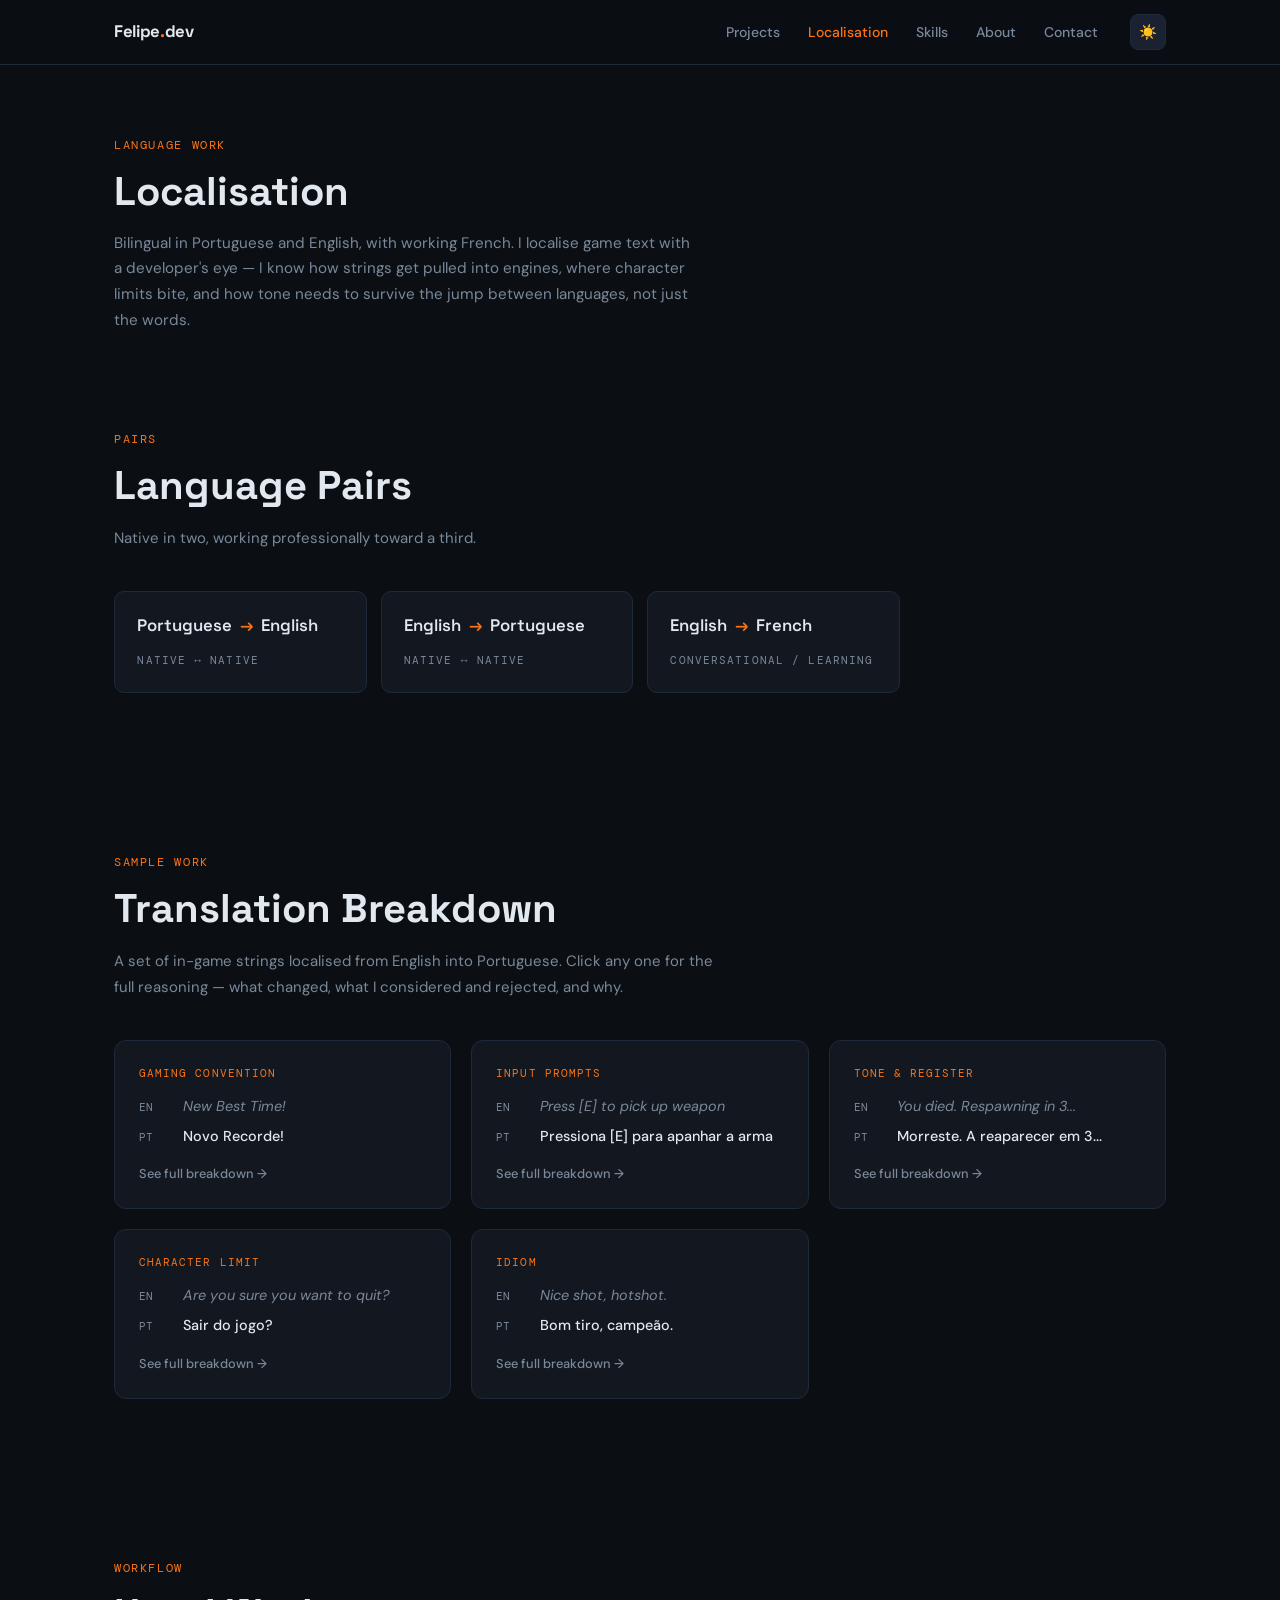
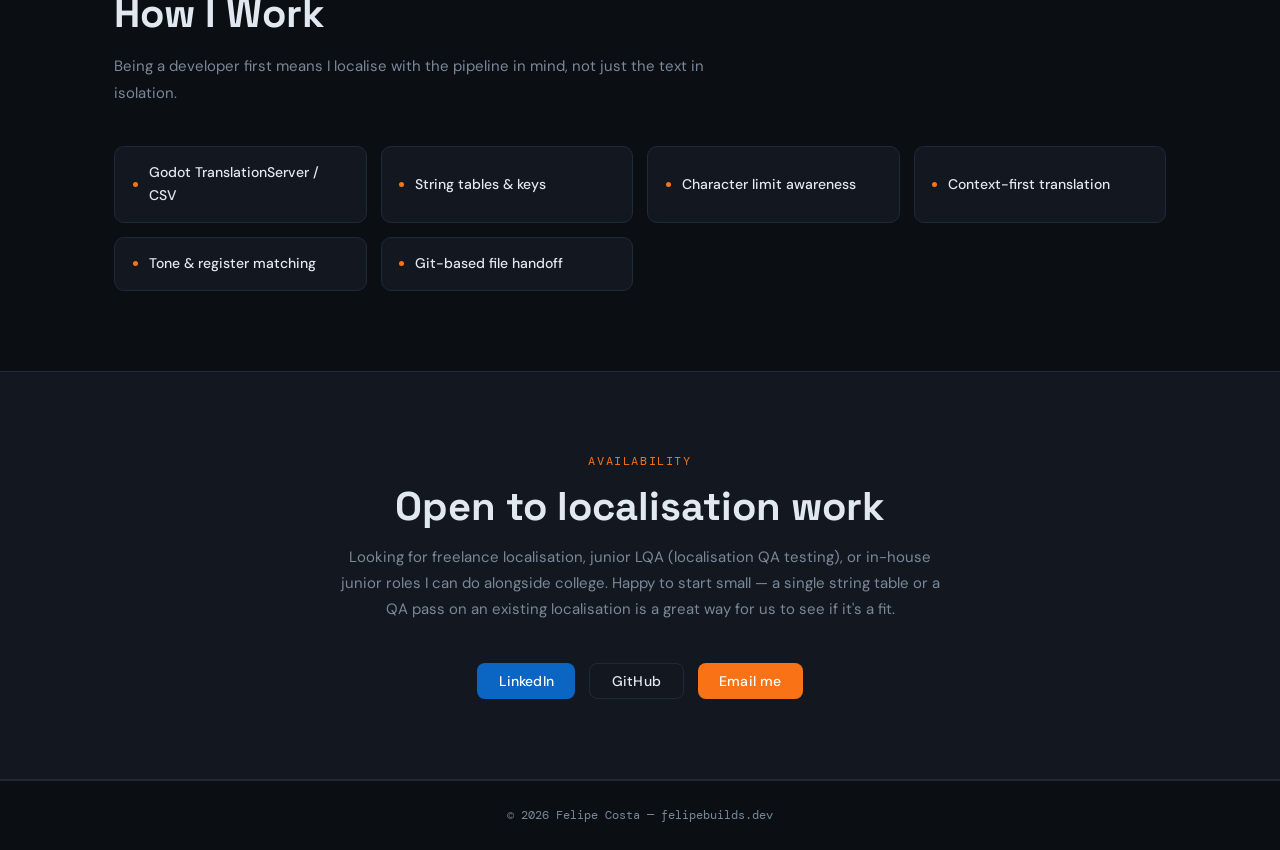
==== localisation.html @ 11d9a6d5 "Add localisation.html with page structure and styles This file contains the HTML structure and styli" ====
<!DOCTYPE html>
<html lang="en" data-theme="dark">
<head>
  <meta charset="UTF-8" />
  <meta name="viewport" content="width=device-width, initial-scale=1.0" />
  <title>Localisation — Felipe Costa</title>
  <link rel="preconnect" href="https://fonts.googleapis.com" />
  <link rel="preconnect" href="https://fonts.gstatic.com" crossorigin />
  <link href="https://fonts.googleapis.com/css2?family=Space+Grotesk:wght@400;500;600;700&family=DM+Sans:ital,opsz,wght@0,9..40,300;0,9..40,400;0,9..40,500;1,9..40,300&family=DM+Mono:wght@400;500&display=swap" rel="stylesheet" />
  <style>

    /* DESIGN TOKENS — identical to index.html / projects.html */
    :root {
      --bg:        #0B0F14;
      --surface:   #131820;
      --surface-2: #1A2130;
      --border:    #1E2A3A;
      --text:      #E2E8F0;
      --text-2:    #7A8899;
      --accent:    #F97316;
      --nav-bg:    rgba(11, 15, 20, 0.85);
    }

    [data-theme="light"] {
      --bg:        #F8F9FB;
      --surface:   #FFFFFF;
      --surface-2: #EEF1F5;
      --border:    #DDE2EA;
      --text:      #0B0F14;
      --text-2:    #5A6676;
      --accent:    #EA6C10;
      --nav-bg:    rgba(248, 249, 251, 0.85);
    }


    /* RESET & BASE */
    *, *::before, *::after { box-sizing: border-box; margin: 0; padding: 0; }

    html { scroll-behavior: smooth; }

    body {
      background-color: var(--bg);
      color: var(--text);
      font-family: 'DM Sans', system-ui, sans-serif;
      font-size: 1rem;
      line-height: 1.65;
      transition: background-color 0.3s, color 0.3s;
      -webkit-font-smoothing: antialiased;
    }

    a { color: inherit; text-decoration: none; }

    .container {
      max-width: 1100px;
      margin: 0 auto;
      padding: 0 1.5rem;
    }

    .section { padding: 5rem 0; }

    .section-label {
      font-family: 'DM Mono', monospace;
      font-size: 0.72rem;
      letter-spacing: 0.14em;
      text-transform: uppercase;
      color: var(--accent);
      margin-bottom: 0.85rem;
      display: block;
    }

    .section-title {
      font-family: 'Space Grotesk', sans-serif;
      font-size: clamp(1.75rem, 4vw, 2.5rem);
      font-weight: 700;
      color: var(--text);
      line-height: 1.15;
      margin-bottom: 1rem;
    }

    .section-sub {
      color: var(--text-2);
      font-size: 0.935rem;
      max-width: 620px;
      line-height: 1.75;
      margin-bottom: 2.5rem;
    }


    /* NAV — identical markup/behaviour to index.html and projects.html */
    nav {
      position: fixed;
      top: 0; left: 0; right: 0;
      z-index: 100;
      background: var(--nav-bg);
      backdrop-filter: blur(14px);
      -webkit-backdrop-filter: blur(14px);
      border-bottom: 1px solid var(--border);
      transition: background 0.3s;
    }

    .nav-inner {
      display: flex;
      align-items: center;
      justify-content: space-between;
      height: 64px;
      gap: 0.75rem;
    }

    .nav-logo {
      font-family: 'Space Grotesk', sans-serif;
      font-weight: 700;
      font-size: 1.05rem;
      color: var(--text);
      letter-spacing: -0.02em;
      flex-shrink: 0;
    }

    .nav-logo span { color: var(--accent); }

    .nav-right {
      display: flex;
      align-items: center;
      gap: 2rem;
      min-width: 0;
    }

    .nav-links {
      display: flex;
      align-items: center;
      gap: 1.75rem;
      list-style: none;
      overflow-x: auto;
      scrollbar-width: none;
      -ms-overflow-style: none;
    }

    .nav-links::-webkit-scrollbar { display: none; }

    .nav-links a {
      font-size: 0.875rem;
      font-weight: 500;
      color: var(--text-2);
      transition: color 0.2s;
      white-space: nowrap;
    }

    .nav-links a:hover { color: var(--text); }

    .nav-links a.active { color: var(--accent); }

    .theme-toggle {
      background: var(--surface-2);
      border: 1px solid var(--border);
      color: var(--text-2);
      width: 36px;
      height: 36px;
      border-radius: 8px;
      cursor: pointer;
      display: flex;
      align-items: center;
      justify-content: center;
      font-size: 0.9rem;
      transition: background 0.2s, border-color 0.2s;
      flex-shrink: 0;
    }

    .theme-toggle:hover {
      background: var(--surface);
      border-color: var(--accent);
    }


    /* PAGE HEADER */
    .page-header { padding: 8.5rem 0 1rem; }

    .page-sub {
      color: var(--text-2);
      font-size: 0.95rem;
      max-width: 580px;
      line-height: 1.7;
    }


    /* BUTTONS (shared) */
    .btn {
      display: inline-flex;
      align-items: center;
      gap: 0.4rem;
      font-family: 'DM Sans', sans-serif;
      font-size: 0.875rem;
      font-weight: 500;
      padding: 0.65rem 1.35rem;
      border-radius: 8px;
      transition: all 0.2s;
      cursor: pointer;
      border: none;
      line-height: 1;
      letter-spacing: 0.01em;
    }

    .btn-primary {
      background: var(--accent);
      color: #fff;
    }

    .btn-primary:hover {
      background: #EA6C10;
      transform: translateY(-2px);
      box-shadow: 0 6px 24px rgba(249, 115, 22, 0.28);
    }

    .btn-linkedin {
      background: #0A66C2;
      color: #fff;
    }

    .btn-linkedin:hover {
      background: #0958a8;
      transform: translateY(-2px);
      box-shadow: 0 6px 24px rgba(10, 102, 194, 0.35);
    }

    .btn-github {
      background: transparent;
      color: var(--text);
      border: 1px solid var(--border);
    }

    .btn-github:hover {
      transform: translateY(-2px);
      border-color: var(--text);
      box-shadow: 0 0 16px rgba(226, 232, 240, 0.15);
    }

    [data-theme="light"] .btn-github:hover {
      border-color: #0B0F14;
      box-shadow: 0 0 16px rgba(11, 15, 20, 0.12);
    }

    .btn-outline {
      background: transparent;
      color: var(--text);
      border: 1px solid var(--border);
    }

    .btn-outline:hover {
      border-color: var(--accent);
      color: var(--accent);
      transform: translateY(-2px);
    }


    /* LANGUAGE PAIRS */
    .lang-grid {
      display: grid;
      grid-template-columns: repeat(auto-fill, minmax(230px, 1fr));
      gap: 0.875rem;
    }

    .lang-card {
      background: var(--surface);
      border: 1px solid var(--border);
      border-radius: 10px;
      padding: 1.25rem 1.4rem;
      transition: border-color 0.2s;
    }

    .lang-card:hover { border-color: var(--accent); }

    .lang-pair {
      font-family: 'Space Grotesk', sans-serif;
      font-weight: 600;
      font-size: 1.05rem;
      margin-bottom: 0.4rem;
      display: flex;
      align-items: center;
      gap: 0.5rem;
    }

    .lang-pair .arrow { color: var(--accent); }

    .lang-level {
      font-family: 'DM Mono', monospace;
      font-size: 0.7rem;
      text-transform: uppercase;
      letter-spacing: 0.1em;
      color: var(--text-2);
    }


    /* TRANSLATION CARDS (clickable, project-card pattern) */
    .translation-grid {
      display: grid;
      grid-template-columns: repeat(auto-fill, minmax(280px, 1fr));
      gap: 1.25rem;
    }

    .translation-card {
      background: var(--surface);
      border: 1px solid var(--border);
      border-radius: 12px;
      padding: 1.5rem;
      position: relative;
      transition: transform 0.2s, box-shadow 0.2s;
      overflow: hidden;
      cursor: pointer;
      text-align: left;
      width: 100%;
      display: block;
      font: inherit;
      color: inherit;
    }

    .translation-card::before {
      content: '';
      position: absolute;
      left: 0;
      top: 50%;
      bottom: 50%;
      width: 3px;
      background: var(--accent);
      border-radius: 0 2px 2px 0;
      transition: top 0.3s ease, bottom 0.3s ease;
    }

    .translation-card:hover::before,
    .translation-card:focus-visible::before { top: 0; bottom: 0; }

    .translation-card:hover,
    .translation-card:focus-visible {
      transform: translateY(-4px);
      box-shadow: 0 16px 48px rgba(0, 0, 0, 0.35);
    }

    .translation-card:focus-visible {
      outline: 2px solid var(--accent);
      outline-offset: 3px;
    }

    .translation-category {
      font-family: 'DM Mono', monospace;
      font-size: 0.66rem;
      text-transform: uppercase;
      letter-spacing: 0.1em;
      color: var(--accent);
      margin-bottom: 0.85rem;
      display: block;
    }

    .translation-pair-row {
      display: flex;
      flex-direction: column;
      gap: 0.5rem;
      margin-bottom: 1rem;
    }

    .translation-line {
      display: grid;
      grid-template-columns: 34px 1fr;
      gap: 0.6rem;
      align-items: baseline;
    }

    .translation-tag {
      font-family: 'DM Mono', monospace;
      font-size: 0.68rem;
      color: var(--text-2);
      text-transform: uppercase;
    }

    .translation-text {
      font-size: 0.9rem;
      color: var(--text-2);
      font-style: italic;
      line-height: 1.5;
    }

    .translation-text.target {
      color: var(--text);
      font-style: normal;
      font-weight: 500;
    }

    .translation-card-footer {
      font-size: 0.8rem;
      font-weight: 500;
      color: var(--text-2);
      display: flex;
      align-items: center;
      gap: 0.35rem;
      transition: color 0.2s;
    }

    .translation-card:hover .translation-card-footer,
    .translation-card:focus-visible .translation-card-footer { color: var(--accent); }


    /* MODAL — same pattern as projects.html */
    .modal-backdrop {
      position: fixed;
      inset: 0;
      background: rgba(0, 0, 0, 0.6);
      backdrop-filter: blur(4px);
      -webkit-backdrop-filter: blur(4px);
      display: none;
      align-items: center;
      justify-content: center;
      z-index: 200;
      padding: 1.5rem;
      opacity: 0;
      transition: opacity 0.2s;
    }

    .modal-backdrop.open {
      display: flex;
      opacity: 1;
    }

    .modal {
      background: var(--surface);
      border: 1px solid var(--border);
      border-radius: 14px;
      max-width: 720px;
      width: 100%;
      max-height: 88vh;
      overflow-y: auto;
      padding: 2.25rem;
      position: relative;
      transform: translateY(12px);
      transition: transform 0.2s;
    }

    .modal-backdrop.open .modal { transform: translateY(0); }

    .modal-close {
      position: absolute;
      top: 1.25rem;
      right: 1.25rem;
      background: var(--surface-2);
      border: 1px solid var(--border);
      color: var(--text-2);
      width: 34px;
      height: 34px;
      border-radius: 8px;
      cursor: pointer;
      font-size: 1rem;
      display: flex;
      align-items: center;
      justify-content: center;
      transition: border-color 0.2s, color 0.2s;
    }

    .modal-close:hover {
      border-color: var(--accent);
      color: var(--accent);
    }

    .modal-category {
      font-family: 'DM Mono', monospace;
      font-size: 0.7rem;
      text-transform: uppercase;
      letter-spacing: 0.12em;
      color: var(--accent);
      display: block;
      margin-bottom: 1.25rem;
    }

    .modal-pair-block {
      background: var(--bg);
      border: 1px solid var(--border);
      border-radius: 10px;
      padding: 1.25rem 1.4rem;
      margin-bottom: 1.75rem;
    }

    .modal-pair-line {
      display: grid;
      grid-template-columns: 40px 1fr;
      gap: 0.75rem;
      align-items: baseline;
      padding: 0.4rem 0;
    }

    .modal-pair-tag {
      font-family: 'DM Mono', monospace;
      font-size: 0.7rem;
      color: var(--text-2);
      text-transform: uppercase;
    }

    .modal-pair-text {
      font-size: 1.02rem;
      color: var(--text-2);
      font-style: italic;
      line-height: 1.5;
    }

    .modal-pair-text.target {
      color: var(--text);
      font-style: normal;
      font-weight: 600;
      font-family: 'Space Grotesk', sans-serif;
      font-size: 1.1rem;
    }

    .modal-block-title {
      font-family: 'DM Mono', monospace;
      font-size: 0.72rem;
      text-transform: uppercase;
      letter-spacing: 0.1em;
      color: var(--text);
      margin-bottom: 0.65rem;
    }

    .modal-explanation {
      color: var(--text-2);
      font-size: 0.93rem;
      line-height: 1.75;
      margin-bottom: 1.5rem;
    }

    .modal-considered {
      margin-bottom: 0.5rem;
    }

    .modal-considered ul {
      list-style: none;
      display: flex;
      flex-direction: column;
      gap: 0.85rem;
    }

    .modal-considered li {
      background: var(--bg);
      border: 1px solid var(--border);
      border-radius: 8px;
      padding: 0.85rem 1rem;
      font-size: 0.85rem;
      color: var(--text-2);
      line-height: 1.6;
    }

    .modal-considered li strong {
      display: block;
      color: var(--text);
      font-family: 'DM Mono', monospace;
      font-size: 0.76rem;
      margin-bottom: 0.3rem;
      font-weight: 500;
    }


    /* TOOLKIT (reusing skill-item pattern) */
    .toolkit-grid {
      display: grid;
      grid-template-columns: repeat(auto-fill, minmax(210px, 1fr));
      gap: 0.875rem;
    }

    .toolkit-item {
      display: flex;
      align-items: center;
      gap: 0.7rem;
      padding: 0.9rem 1.1rem;
      background: var(--surface);
      border: 1px solid var(--border);
      border-radius: 10px;
      font-size: 0.875rem;
      font-weight: 500;
      transition: border-color 0.2s, color 0.2s;
    }

    .toolkit-item:hover {
      border-color: var(--accent);
      color: var(--accent);
    }

    .toolkit-dot {
      width: 5px;
      height: 5px;
      border-radius: 50%;
      background: var(--accent);
      flex-shrink: 0;
    }


    /* AVAILABILITY / CTA */
    .avail-section {
      background: var(--surface);
      border-top: 1px solid var(--border);
      border-bottom: 1px solid var(--border);
      text-align: center;
    }

    .avail-section .section-title { margin-bottom: 0.875rem; }
    .avail-section .section-sub { margin-left: auto; margin-right: auto; }

    .contact-links {
      display: flex;
      justify-content: center;
      gap: 0.875rem;
      flex-wrap: wrap;
    }


    /* FOOTER */
    footer {
      border-top: 1px solid var(--border);
      padding: 1.5rem 0;
      text-align: center;
    }

    footer p {
      font-size: 0.775rem;
      color: var(--text-2);
      font-family: 'DM Mono', monospace;
    }


    /* RESPONSIVE */
    @media (max-width: 768px) {
      .nav-links { gap: 1.1rem; overflow-x: auto; scrollbar-width: none; }
      .nav-links a { font-size: 0.8rem; white-space: nowrap; }
      .nav-right { gap: 1rem; }
      .page-header { padding-top: 7rem; }
    }

    @media (max-width: 480px) {
      .nav-logo { font-size: 0.92rem; }
      .nav-links { gap: 0.8rem; }
      .nav-links a { font-size: 0.75rem; }
    }

    @media (prefers-reduced-motion: reduce) {
      * { transition-duration: 0.01ms !important; }
    }

  </style>
</head>
<body>

  <!-- NAV -->
  <nav>
    <div class="container nav-inner">

      <a href="index.html" class="nav-logo">Felipe<span>.</span>dev</a>

      <div class="nav-right">
        <ul class="nav-links">
          <li><a href="projects.html">Projects</a></li>
          <li><a href="localisation.html" class="active">Localisation</a></li>
          <li><a href="index.html#skills">Skills</a></li>
          <li><a href="index.html#about">About</a></li>
          <li><a href="index.html#contact">Contact</a></li>
        </ul>
        <button class="theme-toggle" id="themeToggle" aria-label="Toggle theme">☀️</button>
      </div>

    </div>
  </nav>


  <!-- PAGE HEADER -->
  <header class="page-header">
    <div class="container">
      <span class="section-label">Language Work</span>
      <h1 class="section-title">Localisation</h1>
      <p class="page-sub">
        Bilingual in Portuguese and English, with working French. I localise game
        text with a developer's eye — I know how strings get pulled into engines,
        where character limits bite, and how tone needs to survive the jump between
        languages, not just the words.
      </p>
    </div>
  </header>


  <!-- LANGUAGE PAIRS -->
  <section class="section">
    <div class="container">
      <span class="section-label">Pairs</span>
      <h2 class="section-title">Language Pairs</h2>
      <p class="section-sub">
        Native in two, working professionally toward a third.
      </p>

      <div class="lang-grid">

        <div class="lang-card">
          <div class="lang-pair">Portuguese <span class="arrow">→</span> English</div>
          <span class="lang-level">Native ↔ Native</span>
        </div>

        <div class="lang-card">
          <div class="lang-pair">English <span class="arrow">→</span> Portuguese</div>
          <span class="lang-level">Native ↔ Native</span>
        </div>

        <div class="lang-card">
          <div class="lang-pair">English <span class="arrow">→</span> French</div>
          <span class="lang-level">Conversational / Learning</span>
        </div>

      </div>
    </div>
  </section>


  <!-- SAMPLE WORK — now interactive -->
  <section class="section">
    <div class="container">
      <span class="section-label">Sample Work</span>
      <h2 class="section-title">Translation Breakdown</h2>
      <p class="section-sub">
        A set of in-game strings localised from English into Portuguese. Click any
        one for the full reasoning — what changed, what I considered and rejected,
        and why.
      </p>

      <div class="translation-grid" id="translationGrid"></div>
    </div>
  </section>


  <!-- MODAL -->
  <div class="modal-backdrop" id="modalBackdrop">
    <div class="modal" role="dialog" aria-modal="true" aria-labelledby="modalTitle">
      <button class="modal-close" id="modalClose" aria-label="Close">✕</button>

      <span class="modal-category" id="modalCategory"></span>

      <div class="modal-pair-block" id="modalTitle">
        <div class="modal-pair-line">
          <span class="modal-pair-tag" id="modalSourceLangTag"></span>
          <span class="modal-pair-text" id="modalSourceText"></span>
        </div>
        <div class="modal-pair-line">
          <span class="modal-pair-tag" id="modalTargetLangTag"></span>
          <span class="modal-pair-text target" id="modalTargetText"></span>
        </div>
      </div>

      <div class="modal-block-title">Why this translation</div>
      <p class="modal-explanation" id="modalExplanation"></p>

      <div class="modal-considered">
        <div class="modal-block-title">Alternatives considered</div>
        <ul id="modalConsidered"></ul>
      </div>

    </div>
  </div>


  <!-- TOOLKIT -->
  <section class="section">
    <div class="container">
      <span class="section-label">Workflow</span>
      <h2 class="section-title">How I Work</h2>
      <p class="section-sub">
        Being a developer first means I localise with the pipeline in mind, not
        just the text in isolation.
      </p>

      <div class="toolkit-grid">
        <div class="toolkit-item"><span class="toolkit-dot"></span>Godot TranslationServer / CSV</div>
        <div class="toolkit-item"><span class="toolkit-dot"></span>String tables &amp; keys</div>
        <div class="toolkit-item"><span class="toolkit-dot"></span>Character limit awareness</div>
        <div class="toolkit-item"><span class="toolkit-dot"></span>Context-first translation</div>
        <div class="toolkit-item"><span class="toolkit-dot"></span>Tone &amp; register matching</div>
        <div class="toolkit-item"><span class="toolkit-dot"></span>Git-based file handoff</div>
      </div>
    </div>
  </section>


  <!-- AVAILABILITY / CTA -->
  <section class="section avail-section">
    <div class="container">
      <span class="section-label">Availability</span>
      <h2 class="section-title">Open to localisation work</h2>
      <p class="section-sub">
        Looking for freelance localisation, junior LQA (localisation QA testing),
        or in-house junior roles I can do alongside college. Happy to start small —
        a single string table or a QA pass on an existing localisation is a great
        way for us to see if it's a fit.
      </p>

      <div class="contact-links">
        <a href="https://www.linkedin.com/in/felipe-franco-da-costa-ab75b3418/" class="btn btn-linkedin" target="_blank" rel="noopener">LinkedIn</a>
        <a href="https://github.com/Felipe-builds" class="btn btn-github" target="_blank" rel="noopener">GitHub</a>
        <a href="mailto:felipe@francodacosta.com" class="btn btn-primary">Email me</a>
      </div>
    </div>
  </section>


  <!-- FOOTER -->
  <footer>
    <div class="container">
      <p>© 2026 Felipe Costa — felipebuilds.dev</p>
    </div>
  </footer>


  <script>

    /* ============================================================
       TRANSLATION DATA
       Add/edit entries here — one object per card. Grid + modal both
       render from this array.
    ============================================================ */
    const TRANSLATIONS = [
      {
        category: "Gaming Convention",
        sourceLang: "EN",
        sourceText: "New Best Time!",
        targetLang: "PT",
        targetText: "Novo Recorde!",
        explanation: "A literal translation would read \"Novo Melhor Tempo!\" — technically correct, but not how Portuguese-speaking players actually talk about leaderboards. \"Recorde\" (record) is the word the gaming community already uses, so the localised line matches existing vocabulary instead of sounding translated.",
        considered: [
          { label: "Novo Melhor Tempo!", note: "Literal word-for-word translation. Grammatically fine but reads stiffly — nobody says this in-game." },
          { label: "Recorde Batido!", note: "\"Record broken!\" — punchier, but shifts the tense/framing slightly from the source's \"new\" emphasis. Kept as a backup option if character space were tighter." }
        ]
      },
      {
        category: "Input Prompts",
        sourceLang: "EN",
        sourceText: "Press [E] to pick up weapon",
        targetLang: "PT",
        targetText: "Pressiona [E] para apanhar a arma",
        explanation: "Button glyphs like [E] map to a physical key, not a word, so they're never translated. The verb choice matters more here: \"apanhar\" is the natural European Portuguese verb for picking something up off the ground, while \"pegar\" (used in Brazilian Portuguese) would read as the wrong regional dialect for a PT-PT localisation.",
        considered: [
          { label: "Pressiona [E] para pegar a arma", note: "Correct for Brazilian Portuguese (pt-BR), wrong register for a European Portuguese (pt-PT) build. Region matters here." },
          { label: "Prima [E] para apanhar a arma", note: "\"Prima\" is more formal/older-fashioned than \"pressiona\" — good fit for a serious military sim, too stiff for an arcade shooter." }
        ]
      },
      {
        category: "Tone & Register",
        sourceLang: "EN",
        sourceText: "You died. Respawning in 3...",
        targetLang: "PT",
        targetText: "Morreste. A reaparecer em 3...",
        explanation: "The English line is blunt and matter-of-fact — no drama, just a status update, which fits fast-paced arcade shooters. \"Morreste\" keeps that same flat tone rather than softening it, and \"a reaparecer\" (reappearing) reads more naturally in-context than a stiffer construction like \"reaparecerás.\"",
        considered: [
          { label: "Morreste. Vais reaparecer em 3...", note: "Grammatically correct future tense, but noticeably more formal/wordy for what should be a quick HUD flash." }
        ]
      },
      {
        category: "Character Limit",
        sourceLang: "EN",
        sourceText: "Are you sure you want to quit?",
        targetLang: "PT",
        targetText: "Sair do jogo?",
        explanation: "The literal translation (\"Tens a certeza que queres sair?\") runs noticeably longer than the English and would overflow a lot of confirmation-dialog buttons sized for the source text. Dropping to \"Sair do jogo?\" (Quit game?) keeps the same intent — confirm before quitting — in a fraction of the space, which matters when you don't control the UI's text box width.",
        considered: [
          { label: "Tens a certeza que queres sair?", note: "Full literal translation. Accurate but roughly 40% longer — risky for fixed-width buttons without testing first." },
          { label: "Confirmar saída?", note: "Shorter still, but reads more like a system dialog than a game prompt — lost some of the casual tone." }
        ]
      },
      {
        category: "Idiom",
        sourceLang: "EN",
        sourceText: "Nice shot, hotshot.",
        targetLang: "PT",
        targetText: "Bom tiro, campeão.",
        explanation: "\"Hotshot\" has no direct Portuguese equivalent — a literal attempt would be nonsensical. \"Campeão\" (champion) is the closest natural way Portuguese speakers use a light, slightly teasing compliment in casual contexts, preserving the playful sarcasm of the original instead of the literal words.",
        considered: [
          { label: "Bom tiro, atirador de elite", note: "\"Elite shooter\" — too literal and too serious in tone; loses the teasing, casual delivery of \"hotshot.\"" },
          { label: "Bom tiro, craque", note: "\"Craque\" (ace/star) works too and is arguably more common in Portugal — kept as a strong alternate, could A/B test with native players." }
        ]
      }
    ];


    /* ============================================================
       RENDER GRID
    ============================================================ */
    const grid = document.getElementById('translationGrid');

    TRANSLATIONS.forEach((item, index) => {
      const card = document.createElement('button');
      card.className = 'translation-card';
      card.type = 'button';

      card.innerHTML = `
        <span class="translation-category">${item.category}</span>
        <div class="translation-pair-row">
          <div class="translation-line">
            <span class="translation-tag">${item.sourceLang}</span>
            <span class="translation-text source">${item.sourceText}</span>
          </div>
          <div class="translation-line">
            <span class="translation-tag">${item.targetLang}</span>
            <span class="translation-text target">${item.targetText}</span>
          </div>
        </div>
        <div class="translation-card-footer">See full breakdown →</div>
      `;

      card.addEventListener('click', () => openModal(index));
      grid.appendChild(card);
    });


    /* ============================================================
       MODAL LOGIC
    ============================================================ */
    const backdrop           = document.getElementById('modalBackdrop');
    const modalCategory       = document.getElementById('modalCategory');
    const modalSourceLangTag  = document.getElementById('modalSourceLangTag');
    const modalSourceText     = document.getElementById('modalSourceText');
    const modalTargetLangTag  = document.getElementById('modalTargetLangTag');
    const modalTargetText     = document.getElementById('modalTargetText');
    const modalExplanation    = document.getElementById('modalExplanation');
    const modalConsidered     = document.getElementById('modalConsidered');
    const modalClose          = document.getElementById('modalClose');

    let lastFocusedCard = null;

    function openModal(index) {
      const item = TRANSLATIONS[index];

      modalCategory.textContent      = item.category;
      modalSourceLangTag.textContent = item.sourceLang;
      modalSourceText.textContent    = item.sourceText;
      modalTargetLangTag.textContent = item.targetLang;
      modalTargetText.textContent    = item.targetText;
      modalExplanation.textContent   = item.explanation;

      modalConsidered.innerHTML = item.considered
        .map(alt => `<li><strong>${alt.label}</strong>${alt.note}</li>`)
        .join('');

      lastFocusedCard = document.activeElement;
      backdrop.classList.add('open');
      modalClose.focus();
      document.body.style.overflow = 'hidden';
    }

    function closeModal() {
      backdrop.classList.remove('open');
      document.body.style.overflow = '';
      if (lastFocusedCard) lastFocusedCard.focus();
    }

    modalClose.addEventListener('click', closeModal);

    backdrop.addEventListener('click', (e) => {
      if (e.target === backdrop) closeModal();
    });

    document.addEventListener('keydown', (e) => {
      if (e.key === 'Escape' && backdrop.classList.contains('open')) closeModal();
    });


    /* ============================================================
       THEME TOGGLE
    ============================================================ */
    const toggle = document.getElementById('themeToggle');
    const html   = document.documentElement;

    const saved  = localStorage.getItem('fc-theme') || 'dark';
    html.setAttribute('data-theme', saved);
    toggle.textContent = saved === 'dark' ? '☀️' : '🌙';

    toggle.addEventListener('click', () => {
      const next = html.getAttribute('data-theme') === 'dark' ? 'light' : 'dark';
      html.setAttribute('data-theme', next);
      toggle.textContent = next === 'dark' ? '☀️' : '🌙';
      localStorage.setItem('fc-theme', next);
    });

  </script>

</body>
</html>
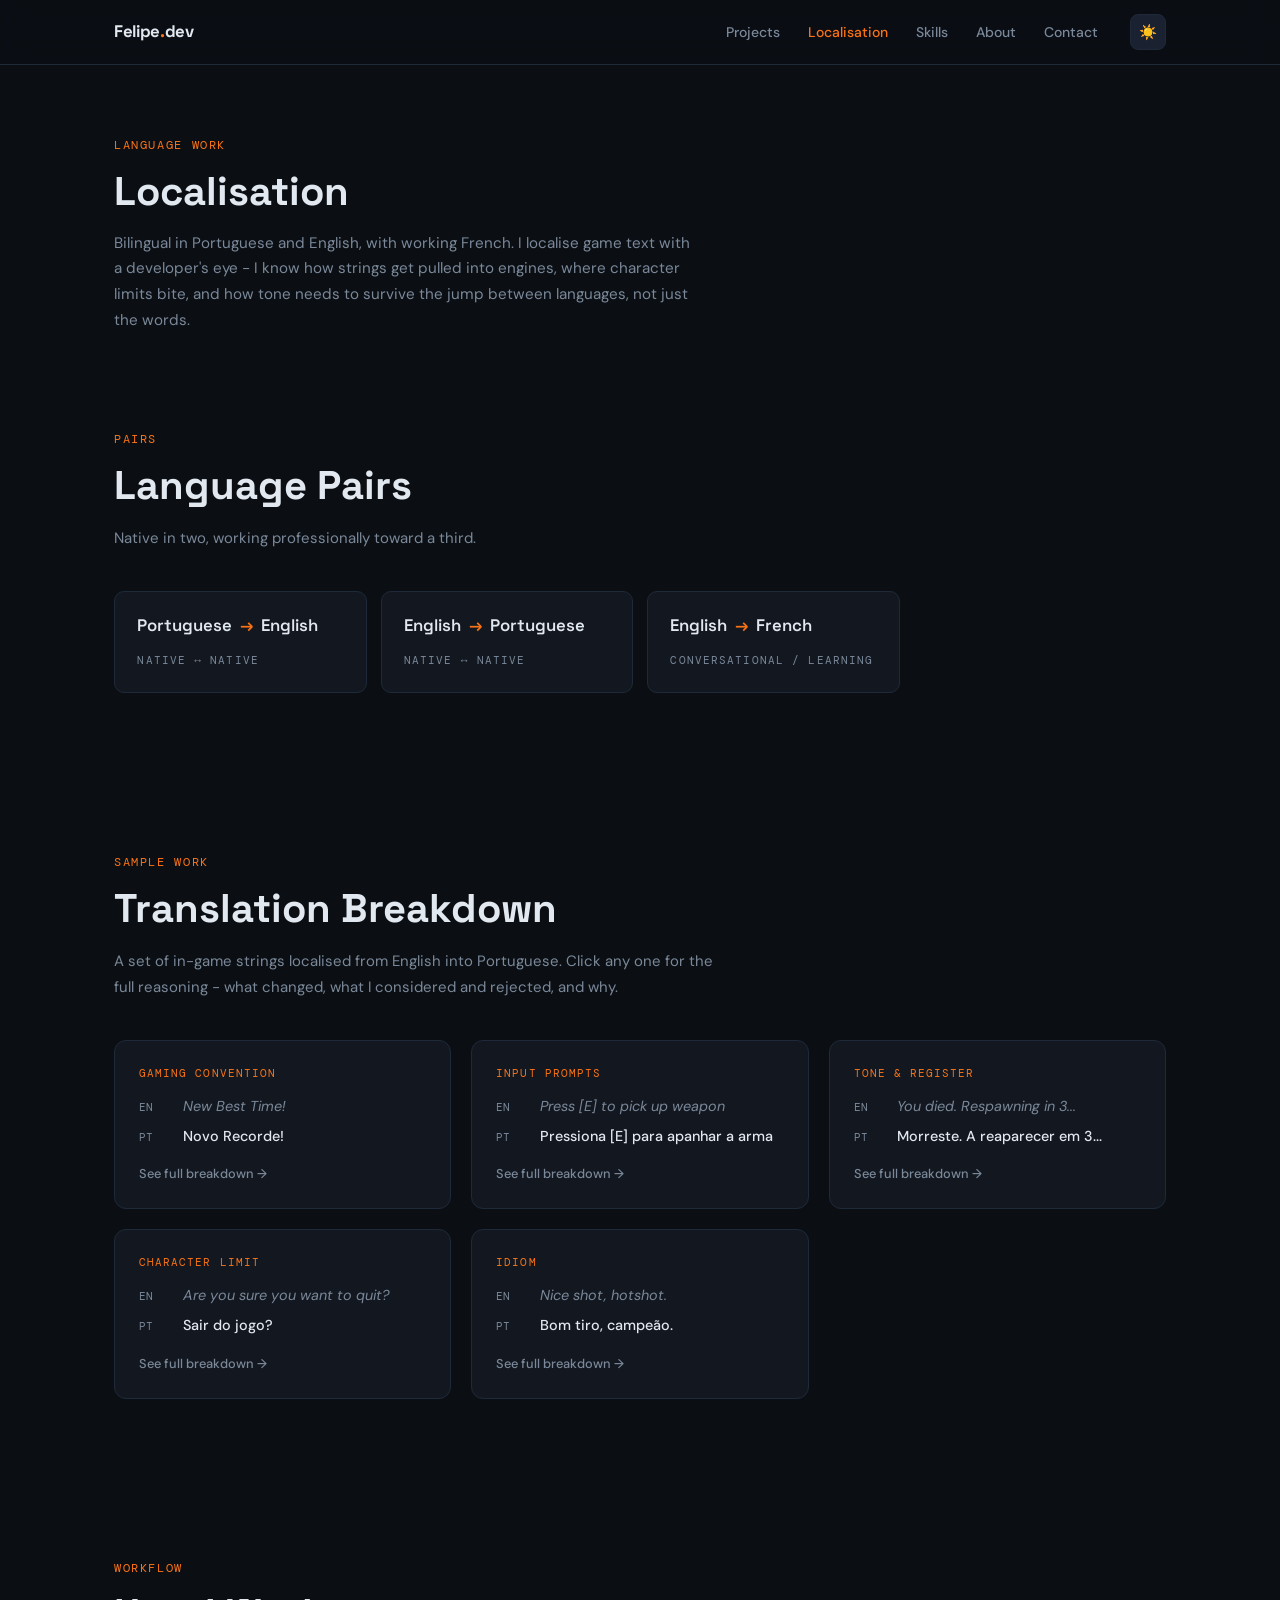
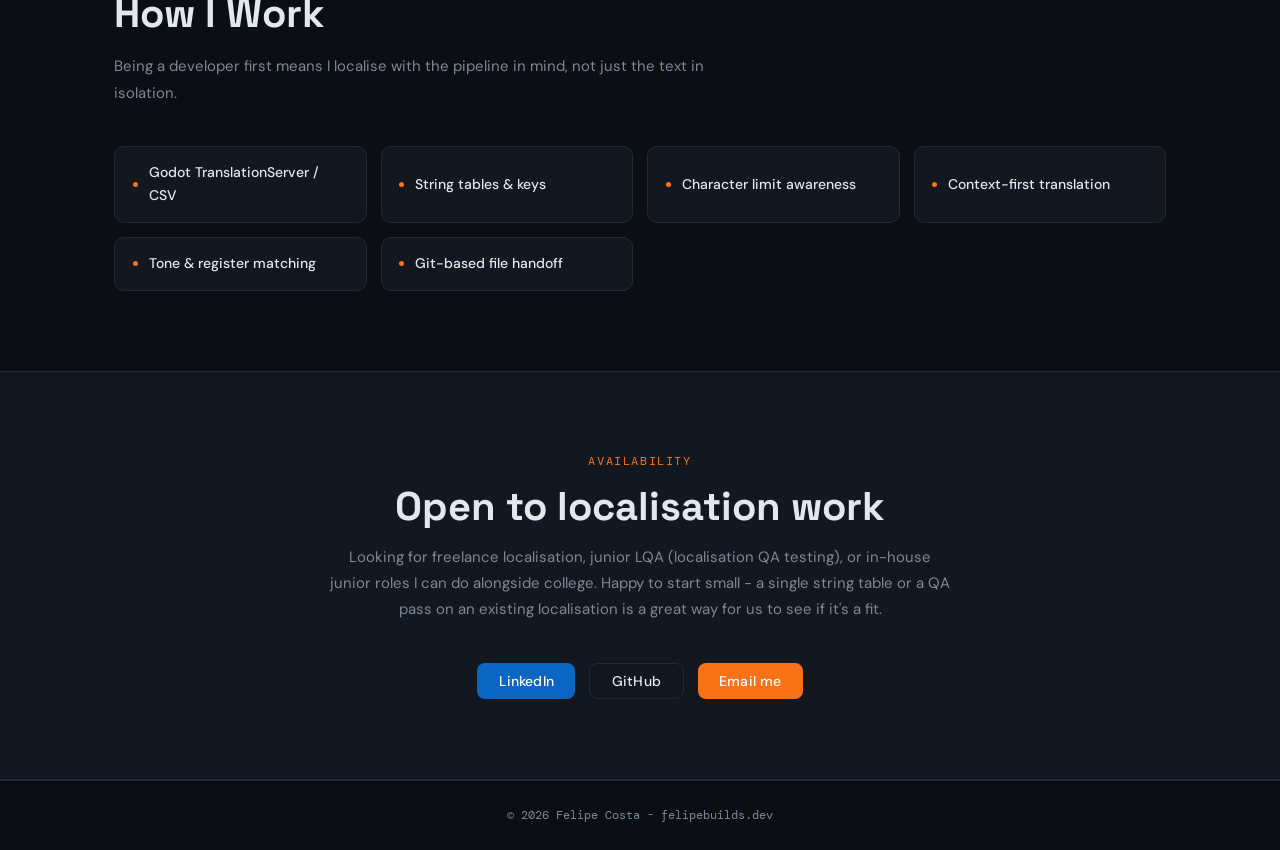
==== commit 7ae9ea93: "Refactor comments and title formatting in localisation.html Updated various comments and text format" ====
--- a/localisation.html
+++ b/localisation.html
@@ -3,13 +3,13 @@
 <head>
   <meta charset="UTF-8" />
   <meta name="viewport" content="width=device-width, initial-scale=1.0" />
-  <title>Localisation — Felipe Costa</title>
+  <title>Localisation - Felipe Costa</title>
   <link rel="preconnect" href="https://fonts.googleapis.com" />
   <link rel="preconnect" href="https://fonts.gstatic.com" crossorigin />
   <link href="https://fonts.googleapis.com/css2?family=Space+Grotesk:wght@400;500;600;700&family=DM+Sans:ital,opsz,wght@0,9..40,300;0,9..40,400;0,9..40,500;1,9..40,300&family=DM+Mono:wght@400;500&display=swap" rel="stylesheet" />
   <style>
 
-    /* DESIGN TOKENS — identical to index.html / projects.html */
+    /* DESIGN TOKENS - identical to index.html / projects.html */
     :root {
       --bg:        #0B0F14;
       --surface:   #131820;
@@ -86,7 +86,7 @@
     }
 
 
-    /* NAV — identical markup/behaviour to index.html and projects.html */
+    /* NAV - identical markup/behaviour to index.html and projects.html */
     nav {
       position: fixed;
       top: 0; left: 0; right: 0;
@@ -395,7 +395,7 @@
     .translation-card:focus-visible .translation-card-footer { color: var(--accent); }
 
 
-    /* MODAL — same pattern as projects.html */
+    /* MODAL - same pattern as projects.html */
     .modal-backdrop {
       position: fixed;
       inset: 0;
@@ -667,7 +667,7 @@
       <h1 class="section-title">Localisation</h1>
       <p class="page-sub">
         Bilingual in Portuguese and English, with working French. I localise game
-        text with a developer's eye — I know how strings get pulled into engines,
+        text with a developer's eye - I know how strings get pulled into engines,
         where character limits bite, and how tone needs to survive the jump between
         languages, not just the words.
       </p>
@@ -706,14 +706,14 @@
   </section>
 
 
-  <!-- SAMPLE WORK — now interactive -->
+  <!-- SAMPLE WORK - now interactive -->
   <section class="section">
     <div class="container">
       <span class="section-label">Sample Work</span>
       <h2 class="section-title">Translation Breakdown</h2>
       <p class="section-sub">
         A set of in-game strings localised from English into Portuguese. Click any
-        one for the full reasoning — what changed, what I considered and rejected,
+        one for the full reasoning - what changed, what I considered and rejected,
         and why.
       </p>
 
@@ -781,7 +781,7 @@
       <h2 class="section-title">Open to localisation work</h2>
       <p class="section-sub">
         Looking for freelance localisation, junior LQA (localisation QA testing),
-        or in-house junior roles I can do alongside college. Happy to start small —
+        or in-house junior roles I can do alongside college. Happy to start small -
         a single string table or a QA pass on an existing localisation is a great
         way for us to see if it's a fit.
       </p>
@@ -798,7 +798,7 @@
   <!-- FOOTER -->
   <footer>
     <div class="container">
-      <p>© 2026 Felipe Costa — felipebuilds.dev</p>
+      <p>© 2026 Felipe Costa - felipebuilds.dev</p>
     </div>
   </footer>
 
@@ -807,7 +807,7 @@
 
     /* ============================================================
        TRANSLATION DATA
-       Add/edit entries here — one object per card. Grid + modal both
+       Add/edit entries here - one object per card. Grid + modal both
        render from this array.
     ============================================================ */
     const TRANSLATIONS = [
@@ -817,10 +817,10 @@
         sourceText: "New Best Time!",
         targetLang: "PT",
         targetText: "Novo Recorde!",
-        explanation: "A literal translation would read \"Novo Melhor Tempo!\" — technically correct, but not how Portuguese-speaking players actually talk about leaderboards. \"Recorde\" (record) is the word the gaming community already uses, so the localised line matches existing vocabulary instead of sounding translated.",
+        explanation: "A literal translation would read \"Novo Melhor Tempo!\" - technically correct, but not how Portuguese-speaking players actually talk about leaderboards. \"Recorde\" (record) is the word the gaming community already uses, so the localised line matches existing vocabulary instead of sounding translated.",
         considered: [
-          { label: "Novo Melhor Tempo!", note: "Literal word-for-word translation. Grammatically fine but reads stiffly — nobody says this in-game." },
-          { label: "Recorde Batido!", note: "\"Record broken!\" — punchier, but shifts the tense/framing slightly from the source's \"new\" emphasis. Kept as a backup option if character space were tighter." }
+          { label: "Novo Melhor Tempo!", note: "Literal word-for-word translation. Grammatically fine but reads stiffly - nobody says this in-game." },
+          { label: "Recorde Batido!", note: "\"Record broken!\" - punchier, but shifts the tense/framing slightly from the source's \"new\" emphasis. Kept as a backup option if character space were tighter." }
         ]
       },
       {
@@ -832,7 +832,7 @@
         explanation: "Button glyphs like [E] map to a physical key, not a word, so they're never translated. The verb choice matters more here: \"apanhar\" is the natural European Portuguese verb for picking something up off the ground, while \"pegar\" (used in Brazilian Portuguese) would read as the wrong regional dialect for a PT-PT localisation.",
         considered: [
           { label: "Pressiona [E] para pegar a arma", note: "Correct for Brazilian Portuguese (pt-BR), wrong register for a European Portuguese (pt-PT) build. Region matters here." },
-          { label: "Prima [E] para apanhar a arma", note: "\"Prima\" is more formal/older-fashioned than \"pressiona\" — good fit for a serious military sim, too stiff for an arcade shooter." }
+          { label: "Prima [E] para apanhar a arma", note: "\"Prima\" is more formal/older-fashioned than \"pressiona\" - good fit for a serious military sim, too stiff for an arcade shooter." }
         ]
       },
       {
@@ -841,7 +841,7 @@
         sourceText: "You died. Respawning in 3...",
         targetLang: "PT",
         targetText: "Morreste. A reaparecer em 3...",
-        explanation: "The English line is blunt and matter-of-fact — no drama, just a status update, which fits fast-paced arcade shooters. \"Morreste\" keeps that same flat tone rather than softening it, and \"a reaparecer\" (reappearing) reads more naturally in-context than a stiffer construction like \"reaparecerás.\"",
+        explanation: "The English line is blunt and matter-of-fact - no drama, just a status update, which fits fast-paced arcade shooters. \"Morreste\" keeps that same flat tone rather than softening it, and \"a reaparecer\" (reappearing) reads more naturally in-context than a stiffer construction like \"reaparecerás.\"",
         considered: [
           { label: "Morreste. Vais reaparecer em 3...", note: "Grammatically correct future tense, but noticeably more formal/wordy for what should be a quick HUD flash." }
         ]
@@ -852,10 +852,10 @@
         sourceText: "Are you sure you want to quit?",
         targetLang: "PT",
         targetText: "Sair do jogo?",
-        explanation: "The literal translation (\"Tens a certeza que queres sair?\") runs noticeably longer than the English and would overflow a lot of confirmation-dialog buttons sized for the source text. Dropping to \"Sair do jogo?\" (Quit game?) keeps the same intent — confirm before quitting — in a fraction of the space, which matters when you don't control the UI's text box width.",
+        explanation: "The literal translation (\"Tens a certeza que queres sair?\") runs noticeably longer than the English and would overflow a lot of confirmation-dialog buttons sized for the source text. Dropping to \"Sair do jogo?\" (Quit game?) keeps the same intent - confirm before quitting - in a fraction of the space, which matters when you don't control the UI's text box width.",
         considered: [
-          { label: "Tens a certeza que queres sair?", note: "Full literal translation. Accurate but roughly 40% longer — risky for fixed-width buttons without testing first." },
-          { label: "Confirmar saída?", note: "Shorter still, but reads more like a system dialog than a game prompt — lost some of the casual tone." }
+          { label: "Tens a certeza que queres sair?", note: "Full literal translation. Accurate but roughly 40% longer - risky for fixed-width buttons without testing first." },
+          { label: "Confirmar saída?", note: "Shorter still, but reads more like a system dialog than a game prompt - lost some of the casual tone." }
         ]
       },
       {
@@ -864,10 +864,10 @@
         sourceText: "Nice shot, hotshot.",
         targetLang: "PT",
         targetText: "Bom tiro, campeão.",
-        explanation: "\"Hotshot\" has no direct Portuguese equivalent — a literal attempt would be nonsensical. \"Campeão\" (champion) is the closest natural way Portuguese speakers use a light, slightly teasing compliment in casual contexts, preserving the playful sarcasm of the original instead of the literal words.",
+        explanation: "\"Hotshot\" has no direct Portuguese equivalent - a literal attempt would be nonsensical. \"Campeão\" (champion) is the closest natural way Portuguese speakers use a light, slightly teasing compliment in casual contexts, preserving the playful sarcasm of the original instead of the literal words.",
         considered: [
-          { label: "Bom tiro, atirador de elite", note: "\"Elite shooter\" — too literal and too serious in tone; loses the teasing, casual delivery of \"hotshot.\"" },
-          { label: "Bom tiro, craque", note: "\"Craque\" (ace/star) works too and is arguably more common in Portugal — kept as a strong alternate, could A/B test with native players." }
+          { label: "Bom tiro, atirador de elite", note: "\"Elite shooter\" - too literal and too serious in tone; loses the teasing, casual delivery of \"hotshot.\"" },
+          { label: "Bom tiro, craque", note: "\"Craque\" (ace/star) works too and is arguably more common in Portugal - kept as a strong alternate, could A/B test with native players." }
         ]
       }
     ];
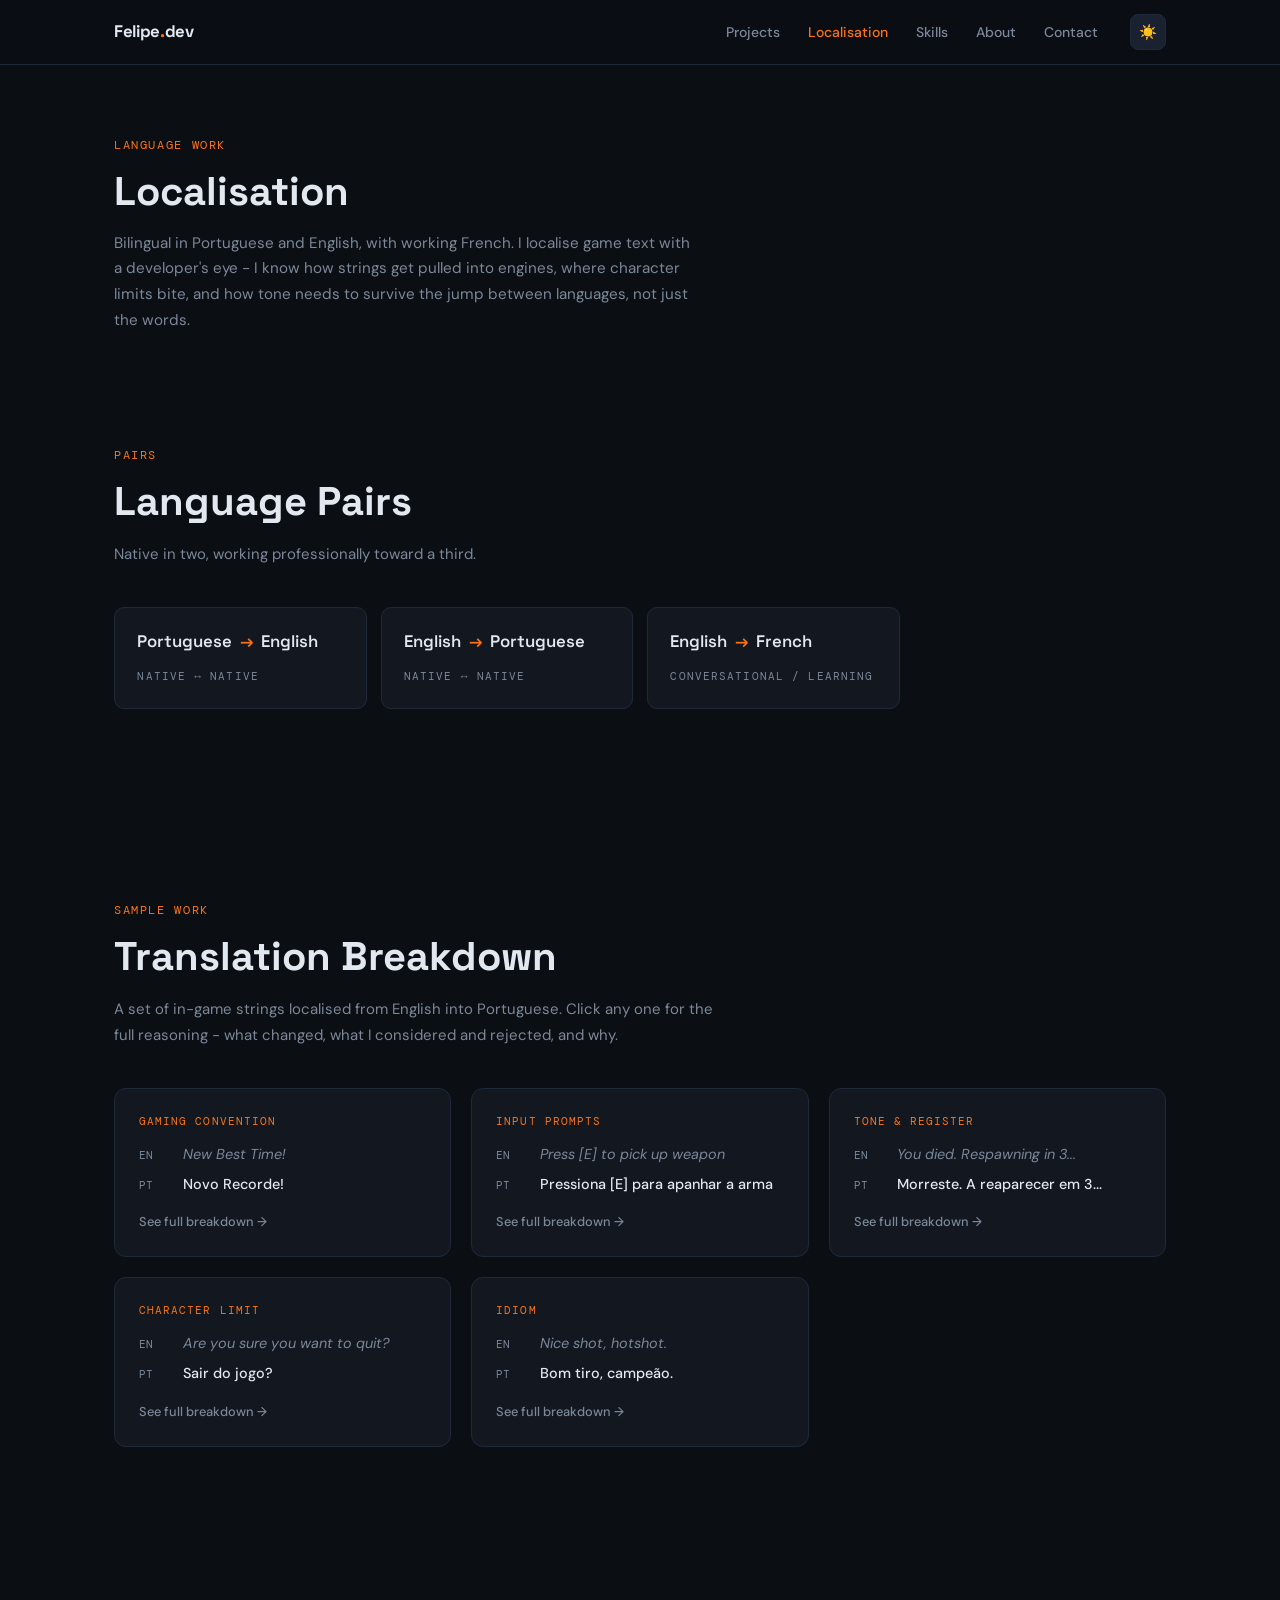
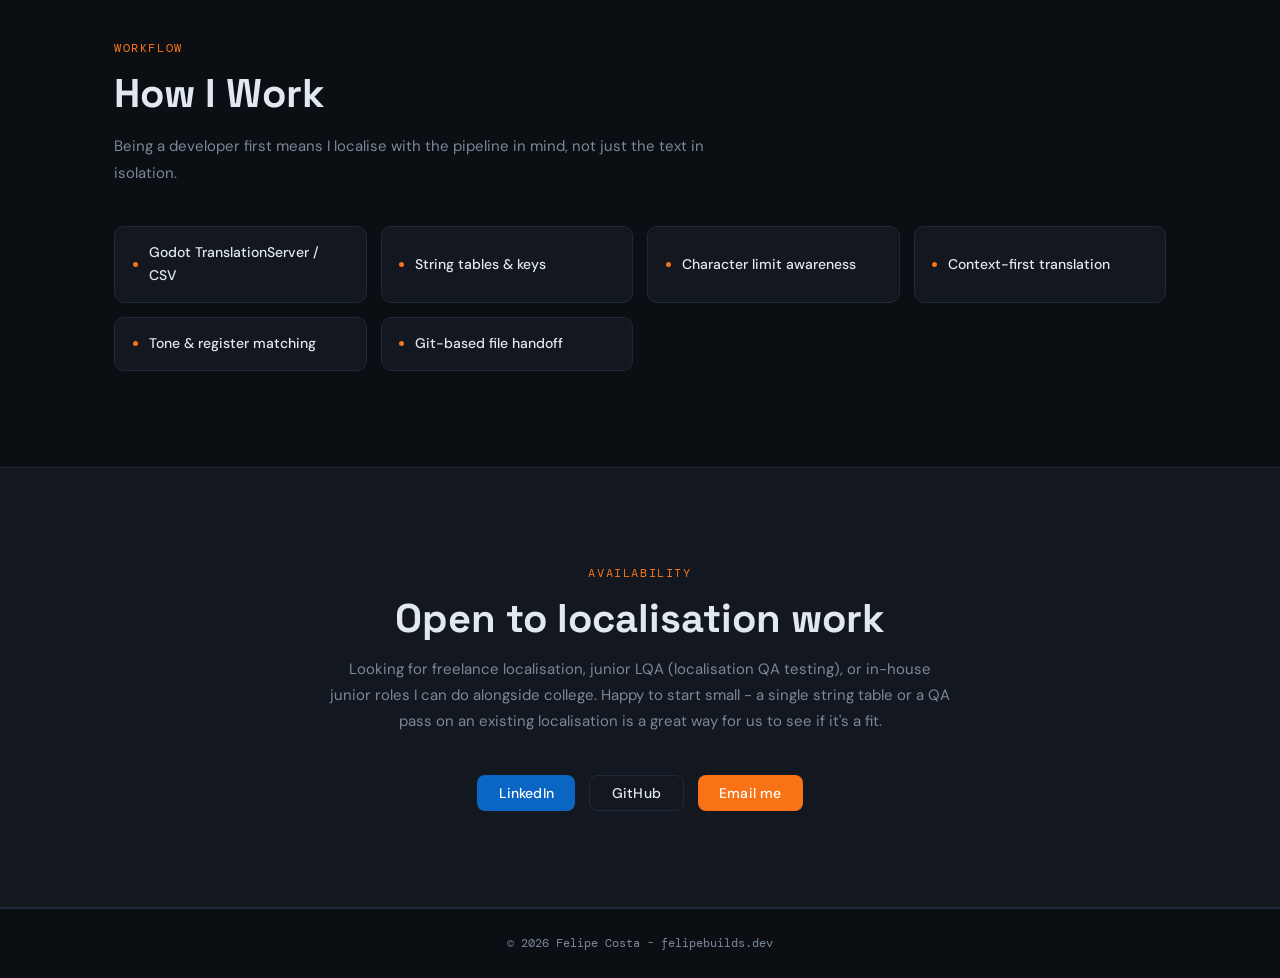
==== commit 0b9235ed: "Enhance SEO and responsive design in localisation.html Added meta tags for SEO and improved responsi" ====
--- a/localisation.html
+++ b/localisation.html
@@ -4,6 +4,12 @@
   <meta charset="UTF-8" />
   <meta name="viewport" content="width=device-width, initial-scale=1.0" />
   <title>Localisation - Felipe Costa</title>
+  <meta name="description" content="Portuguese/English game localisation by Felipe Costa - string tables, character-limit-aware translation, and tone matching for game UI text." />
+  <meta property="og:title" content="Localisation - Felipe Costa" />
+  <meta property="og:description" content="Portuguese/English game localisation - string tables, character-limit-aware translation, and tone matching for game UI text." />
+  <meta property="og:type" content="website" />
+  <meta name="theme-color" content="#0B0F14" />
+  <link rel="icon" type="image/svg+xml" href="favicon.svg" />
   <link rel="preconnect" href="https://fonts.googleapis.com" />
   <link rel="preconnect" href="https://fonts.gstatic.com" crossorigin />
   <link href="https://fonts.googleapis.com/css2?family=Space+Grotesk:wght@400;500;600;700&family=DM+Sans:ital,opsz,wght@0,9..40,300;0,9..40,400;0,9..40,500;1,9..40,300&family=DM+Mono:wght@400;500&display=swap" rel="stylesheet" />
@@ -38,6 +44,10 @@
 
     html { scroll-behavior: smooth; }
 
+    /* Safety net: nothing on the page should ever force a horizontal
+       scrollbar, regardless of viewport width */
+    html, body { max-width: 100%; overflow-x: hidden; }
+
     body {
       background-color: var(--bg);
       color: var(--text);
@@ -53,10 +63,12 @@
     .container {
       max-width: 1100px;
       margin: 0 auto;
-      padding: 0 1.5rem;
-    }
-
-    .section { padding: 5rem 0; }
+      /* Fluid side padding: scales smoothly between phone and desktop
+         instead of jumping at fixed breakpoints */
+      padding: 0 clamp(1.1rem, 4vw, 1.5rem);
+    }
+
+    .section { padding: clamp(3rem, 8vw, 6rem) 0; }
 
     .section-label {
       font-family: 'DM Mono', monospace;
@@ -171,7 +183,7 @@
 
 
     /* PAGE HEADER */
-    .page-header { padding: 8.5rem 0 1rem; }
+    .page-header { padding: clamp(6.5rem, 14vw, 8.5rem) 0 1rem; }
 
     .page-sub {
       color: var(--text-2);
@@ -185,6 +197,7 @@
     .btn {
       display: inline-flex;
       align-items: center;
+      justify-content: center;
       gap: 0.4rem;
       font-family: 'DM Sans', sans-serif;
       font-size: 0.875rem;
@@ -247,6 +260,11 @@
       border-color: var(--accent);
       color: var(--accent);
       transform: translateY(-2px);
+    }
+
+    .btn:focus-visible {
+      outline: 2px solid var(--accent);
+      outline-offset: 2px;
     }
 
 
@@ -619,16 +637,20 @@
 
     /* RESPONSIVE */
     @media (max-width: 768px) {
-      .nav-links { gap: 1.1rem; overflow-x: auto; scrollbar-width: none; }
-      .nav-links a { font-size: 0.8rem; white-space: nowrap; }
+      .nav-links { gap: 1.1rem; }
+      .nav-links a { font-size: 0.8rem; }
       .nav-right { gap: 1rem; }
-      .page-header { padding-top: 7rem; }
     }
 
     @media (max-width: 480px) {
       .nav-logo { font-size: 0.92rem; }
       .nav-links { gap: 0.8rem; }
       .nav-links a { font-size: 0.75rem; }
+      .lang-grid { grid-template-columns: 1fr; }
+      .translation-grid { grid-template-columns: 1fr; }
+      .toolkit-grid { grid-template-columns: repeat(auto-fill, minmax(150px, 1fr)); }
+      .modal { padding: 1.5rem; }
+      .contact-links .btn { flex: 1 1 auto; }
     }
 
     @media (prefers-reduced-motion: reduce) {
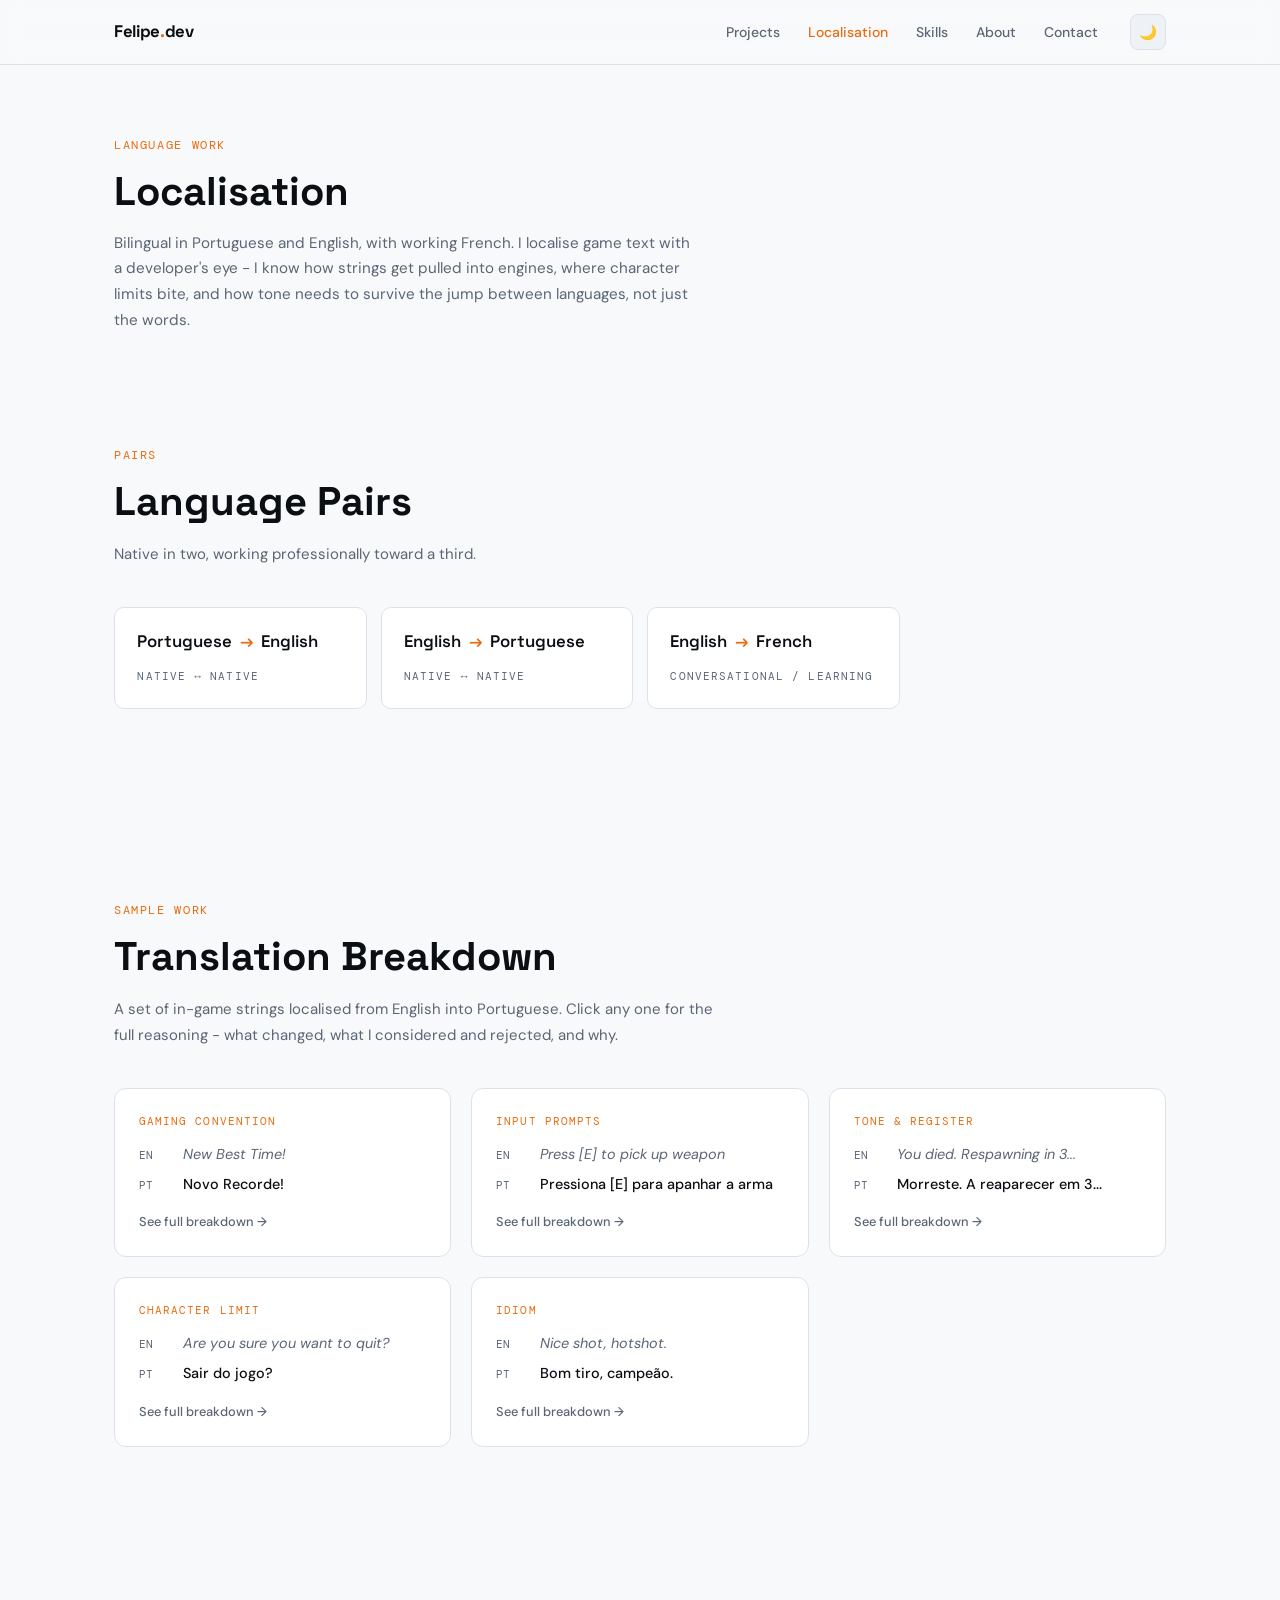
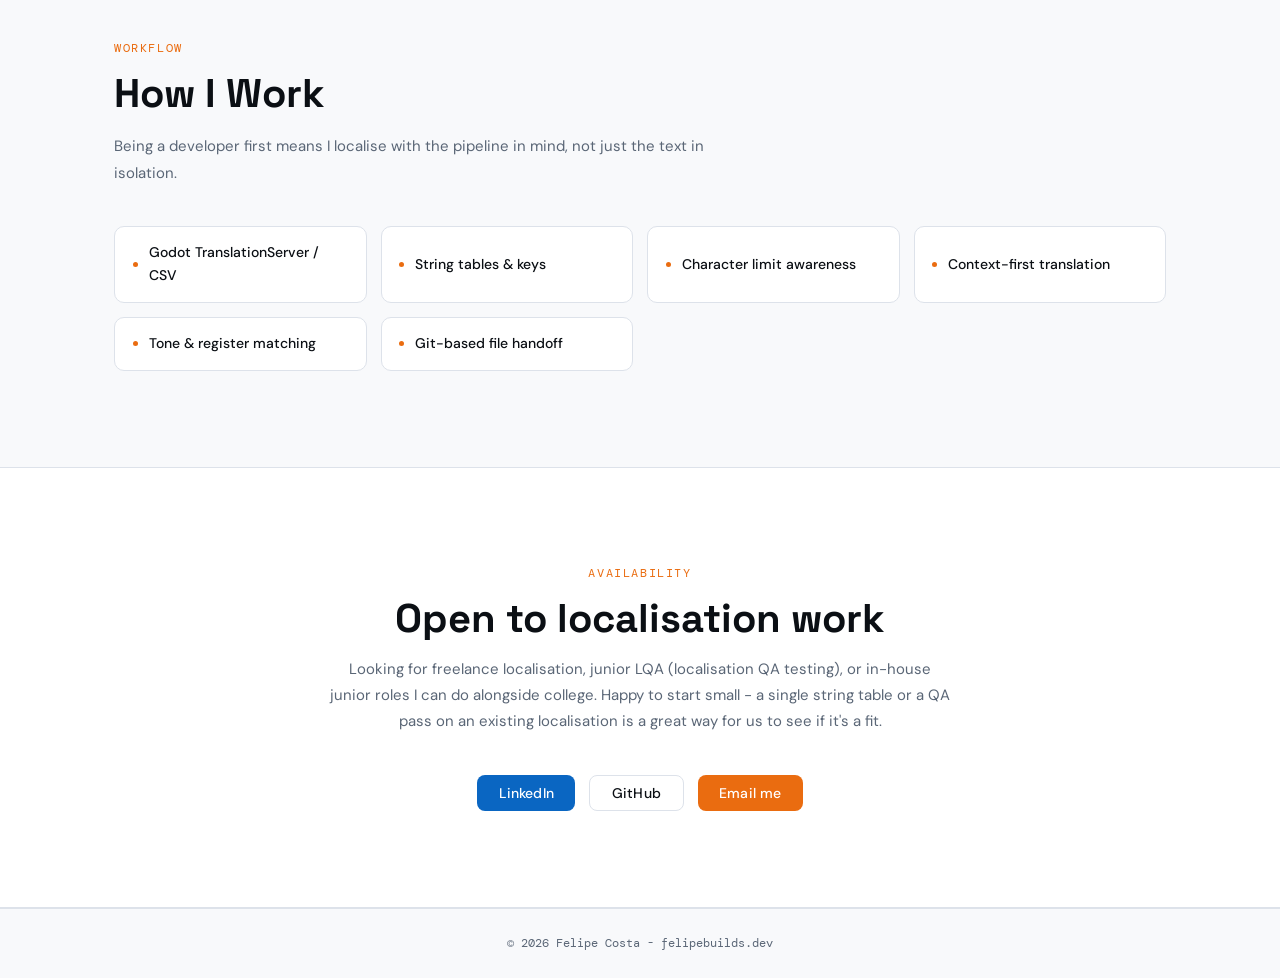
==== commit ae994117: "Implement theme selection based on user preference Added script to set theme based on user preferenc" ====
--- a/localisation.html
+++ b/localisation.html
@@ -3,6 +3,17 @@
 <head>
   <meta charset="UTF-8" />
   <meta name="viewport" content="width=device-width, initial-scale=1.0" />
+  <!-- Set the theme before first paint: a previously chosen theme wins,
+       otherwise fall back to the visitor's OS-level preference instead
+       of always forcing dark. Runs inline/early to avoid a flash of the
+       wrong theme on load. -->
+  <script>
+    (function () {
+      var stored = localStorage.getItem('fc-theme');
+      var theme = stored || (window.matchMedia('(prefers-color-scheme: light)').matches ? 'light' : 'dark');
+      document.documentElement.setAttribute('data-theme', theme);
+    })();
+  </script>
   <title>Localisation - Felipe Costa</title>
   <meta name="description" content="Portuguese/English game localisation by Felipe Costa - string tables, character-limit-aware translation, and tone matching for game UI text." />
   <meta property="og:title" content="Localisation - Felipe Costa" />
@@ -983,9 +994,8 @@
     const toggle = document.getElementById('themeToggle');
     const html   = document.documentElement;
 
-    const saved  = localStorage.getItem('fc-theme') || 'dark';
-    html.setAttribute('data-theme', saved);
-    toggle.textContent = saved === 'dark' ? '☀️' : '🌙';
+    // Theme is already set by the early head script - just sync the icon.
+    toggle.textContent = html.getAttribute('data-theme') === 'dark' ? '☀️' : '🌙';
 
     toggle.addEventListener('click', () => {
       const next = html.getAttribute('data-theme') === 'dark' ? 'light' : 'dark';
